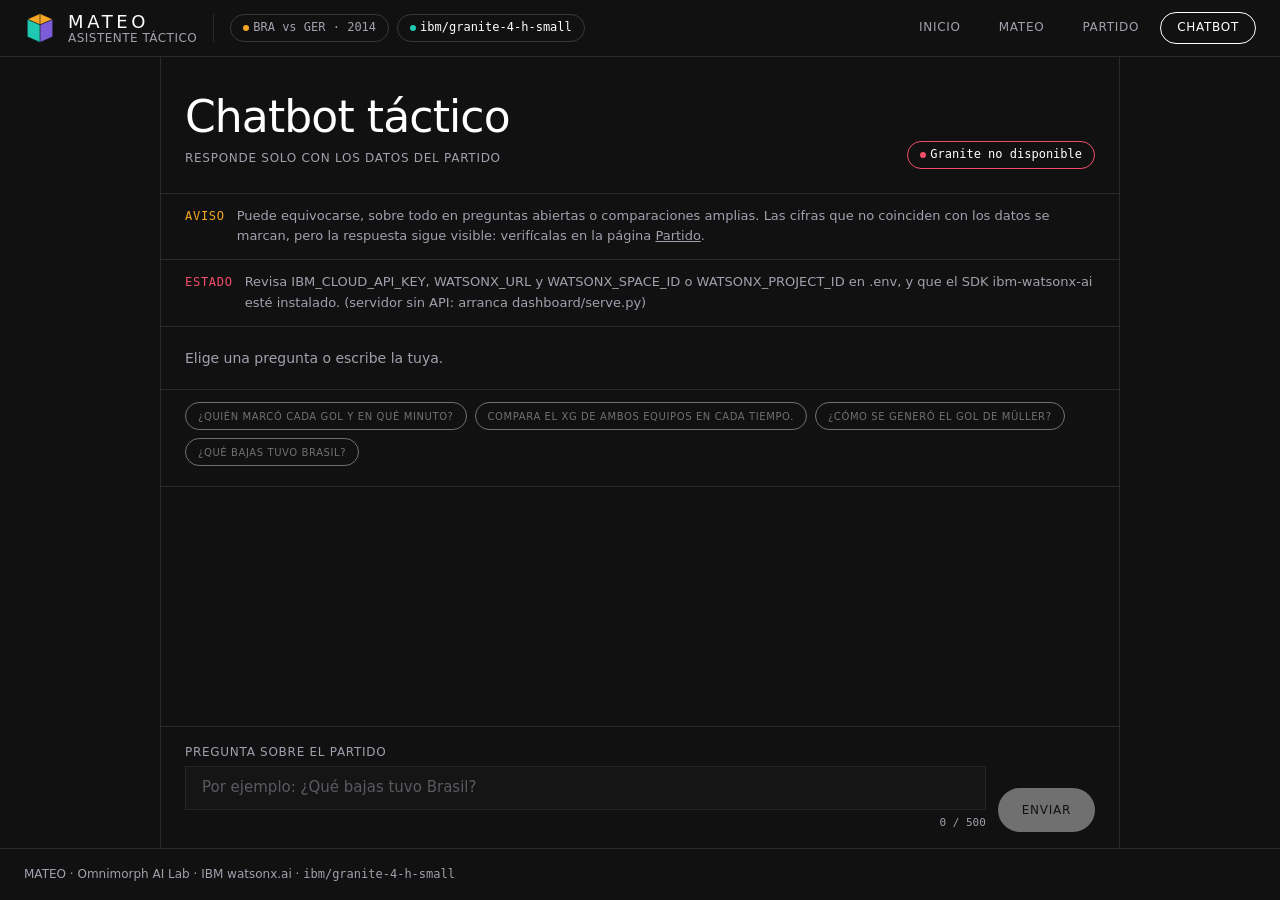
==== dashboard/pages/chat.html @ d4fb6b6f "feat(dashboard): agregar pagina del partido y chatbot con Granite al frontend web Agrega partido.htm" ====
<!DOCTYPE html>
<html lang="es" data-theme="dark">
<head>
  <meta charset="UTF-8">
  <meta name="viewport" content="width=device-width, initial-scale=1.0">
  <meta name="description" content="MATEO — Chatbot táctico sobre Brasil 1-7 Alemania con IBM Granite">
  <title>MATEO — Chatbot táctico</title>

  <link rel="stylesheet" href="../styles/tokens.css">
  <link rel="stylesheet" href="../styles/base.css">
  <link rel="stylesheet" href="../styles/components/pill-button.css">
  <link rel="stylesheet" href="../styles/components/status-chips.css">
  <link rel="stylesheet" href="../styles/components/site-header.css">
  <link rel="stylesheet" href="../styles/components/site-nav.css">
  <link rel="stylesheet" href="../styles/components/tabs.css">
  <link rel="stylesheet" href="../styles/components/match-hub.css">
  <link rel="stylesheet" href="../styles/components/chat.css">
  <style>
    .btn-xs { height: 28px; padding: 0 var(--space-3); font-size: 10px; }
  </style>
</head>
<body class="page-chat">

  <header class="site-header" role="banner">
    <div class="site-header__brand">
      <svg viewBox="0 0 40 40" fill="none" xmlns="http://www.w3.org/2000/svg" width="32" height="32" aria-hidden="true">
        <polygon points="20,2 36,9 20,16 4,9" fill="#F5A623"/>
        <polygon points="4,9 20,16 20,38 4,31" fill="#1FC8B0"/>
        <polygon points="20,16 36,9 36,31 20,38" fill="#7C5CD8"/>
        <polyline points="4,9 20,2 36,9 36,31 20,38 4,31 4,9" stroke="#111" stroke-width="0.8" fill="none"/>
        <line x1="20" y1="2" x2="20" y2="16" stroke="#111" stroke-width="0.8"/>
        <line x1="4" y1="9" x2="20" y2="16" stroke="#111" stroke-width="0.8"/>
        <line x1="36" y1="9" x2="20" y2="16" stroke="#111" stroke-width="0.8"/>
        <line x1="20" y1="16" x2="20" y2="38" stroke="#111" stroke-width="0.8"/>
      </svg>
      <div class="site-header__titles">
        <span class="site-header__name">MATEO</span>
        <span class="site-header__subtitle">Asistente táctico</span>
      </div>
    </div>
    <div class="site-header__sep" aria-hidden="true"></div>
    <div class="site-header__chips">
      <span class="chip chip--team-a"><span class="chip__dot"></span>BRA vs GER · 2014</span>
      <span class="chip chip--ok"><span class="chip__dot"></span>ibm/granite-4-h-small</span>
    </div>
    <nav id="site-nav" class="site-nav" aria-label="Navegación principal"></nav>
  </header>

  <main class="chat">
    <section class="chat__head">
      <div>
        <h1>Chatbot táctico</h1>
        <p>Responde solo con los datos del partido</p>
      </div>
      <span class="chip chip--warn" id="chip-estado"><span class="chip__dot"></span>Conectando con Granite…</span>
    </section>

    <div class="notice" role="note">
      <span class="notice__tag">Aviso</span>
      <span>Puede equivocarse, sobre todo en preguntas abiertas o comparaciones amplias. Las cifras que no coinciden
        con los datos se marcan, pero la respuesta sigue visible: verifícalas en la página
        <a href="partido.html" style="text-decoration: underline;">Partido</a>.</span>
    </div>

    <div class="notice notice--alert" id="estado-aviso" hidden>
      <span class="notice__tag">Estado</span>
      <span></span>
    </div>

    <section class="chat__log" id="log" aria-label="Conversación">
      <p class="chat__empty" id="vacio">Elige una pregunta o escribe la tuya.</p>
      <div class="suggest" id="sugeridas" role="group" aria-label="Preguntas sugeridas"></div>
    </section>

    <p class="notice" id="limite" hidden>
      <span class="notice__tag">Límite</span>
      <span>Esta conversación llegó al límite de 30 preguntas. Empieza una nueva para continuar.</span>
    </p>

    <form class="composer" id="form" autocomplete="off">
      <div class="composer__field">
        <label class="stat__label" for="pregunta">Pregunta sobre el partido</label>
        <textarea id="pregunta" rows="1" maxlength="500" disabled placeholder="Por ejemplo: ¿Qué bajas tuvo Brasil?"></textarea>
        <span class="composer__count" id="contador">0 / 500</span>
      </div>
      <button class="btn btn--outline btn-sm" id="nueva" type="button" hidden>Nueva conversación</button>
      <button class="btn btn--primary" id="enviar" type="submit" disabled>Enviar</button>
    </form>
  </main>

  <footer class="site-footer">MATEO · Omnimorph AI Lab · IBM watsonx.ai · <code>ibm/granite-4-h-small</code></footer>

  <script src="../components/site-nav.js"></script>
  <script src="../components/chat.js"></script>
</body>
</html>
---- dashboard/styles/tokens.css ----
/**
 * styles/tokens.css
 * OMNIMORPH / MATEO — Design Tokens
 * Fuente de verdad CSS. Todos los valores derivan de DESIGN.md.
 * NUNCA escribir colores, tamaños o radios directamente en componentes.
 */

:root {
  /* ── Colores: Fondo y superficie ────────────────────────────────────────── */
  --color-bg:           #111111;
  --color-bg-deep:      #0A0A0A;
  --color-surface:      #1A1A1A;
  --color-border:       #2A2A2A;
  --color-border-soft:  #3A3A3A;

  /* ── Colores: Texto ─────────────────────────────────────────────────────── */
  --color-text:         #FFFFFF;
  --color-text-soft:    #A1A1AE;

  /* ── Colores: Equipos y balón ───────────────────────────────────────────── */
  --color-team-a:       #F5A623; /* BRA — naranja */
  --color-team-b:       #F5F3EE; /* GER — crema   */
  --color-ball:         #A3E635; /* balón — lima   */

  /* ── Colores: Cancha ────────────────────────────────────────────────────── */
  --color-pitch:        #0E1A16;
  --color-pitch-lines:  #2A4A3E;

  /* ── Colores: Estado / semáforo ─────────────────────────────────────────── */
  --color-ok:           #1FC8B0;
  --color-alert:        #F24E6B;
  --color-warn:         #F5A623; /* = team-a */

  /* ── Colores: Especiales ────────────────────────────────────────────────── */
  --color-logo-card:    #F5F3EE;

  /* ── Tema claro (pantalla de carga/error) ───────────────────────────────── */
  --color-bg-light:          #FFFFFF;
  --color-text-light:        #111111;
  --color-text-soft-light:   #4B5563;
  --color-border-light:      #E5E7EB;

  /* ── Tipografía ─────────────────────────────────────────────────────────── */
  --font-headline:  'Jost', 'Segoe UI', system-ui, sans-serif;
  --font-ui:        'Inter', 'Segoe UI', system-ui, sans-serif;
  --font-mono:      'JetBrains Mono', 'Consolas', monospace;

  --font-weight-normal: 400;
  --font-weight-medium: 500;

  /* Tamaños */
  --text-hero:     76px;
  --text-kpi:      44px;
  --text-title:    24px;
  --text-body:     15px;
  --text-label:    12px;
  --text-small:    11px;

  /* Interlineado */
  --lh-hero:   1.0;
  --lh-body:   1.6;
  --lh-label:  1.4;

  /* Letter-spacing */
  --ls-wordmark: 0.2em;
  --ls-label:    0.06em;
  --ls-kpi:      -0.02em;

  /* ── Espaciado (base 4 px) ──────────────────────────────────────────────── */
  --space-1:   4px;
  --space-2:   8px;
  --space-3:   12px;
  --space-4:   16px;
  --space-5:   20px;
  --space-6:   24px;
  --space-9:   36px;
  --space-12:  48px;

  /* Padding de celda */
  --cell-padding-y: 20px;
  --cell-padding-x: 24px;

  /* ── Radios ─────────────────────────────────────────────────────────────── */
  --radius-pill: 30px;
  --radius-card: 0px;

  /* ── Bordes ─────────────────────────────────────────────────────────────── */
  --border-width: 1px;
  --border:       1px solid var(--color-border);
  --border-soft:  1px solid var(--color-border-soft);

  /* ── Sidebar jugadores ──────────────────────────────────────────────────── */
  --sidebar-players-width: 320px;

  /* ── Transición ─────────────────────────────────────────────────────────── */
  --transition: 150ms ease-out;

  /* ── Overlay hero ───────────────────────────────────────────────────────── */
  --hero-overlay: linear-gradient(
    to right,
    rgba(0, 0, 0, 0.75) 0%,
    rgba(0, 0, 0, 0.20) 100%
  );

  /* ── Barra KPI equipos ──────────────────────────────────────────────────── */
  --kpi-bar-height: 4px;
}
---- dashboard/styles/base.css ----
/**
 * styles/base.css
 * OMNIMORPH / MATEO — Reset, tipografía global, fondo
 * Importa tokens.css antes de este archivo.
 */

/* ── Reset ──────────────────────────────────────────────────────────────── */
*, *::before, *::after {
  box-sizing: border-box;
  margin: 0;
  padding: 0;
}

html {
  font-size: 16px;
  -webkit-text-size-adjust: 100%;
  scroll-behavior: smooth;
}

@media (prefers-reduced-motion: reduce) {
  html {
    scroll-behavior: auto;
  }
}

body {
  background-color: var(--color-bg);
  color: var(--color-text);
  font-family: var(--font-ui);
  font-size: var(--text-body);
  font-weight: var(--font-weight-normal);
  line-height: var(--lh-body);
  -webkit-font-smoothing: antialiased;
  -moz-osx-font-smoothing: grayscale;
  min-height: 100dvh;
}

/* ── Tipografía global ───────────────────────────────────────────────────── */
h1, h2, h3, h4, h5, h6 {
  font-family: var(--font-headline);
  font-weight: var(--font-weight-medium);
  line-height: var(--lh-label);
  color: var(--color-text);
}

p {
  line-height: var(--lh-body);
}

a {
  color: inherit;
  text-decoration: none;
}

a:focus-visible {
  outline: 2px solid var(--color-ok);
  outline-offset: 3px;
  border-radius: 3px;
}

img, svg {
  display: block;
  max-width: 100%;
}

button {
  cursor: pointer;
  font-family: inherit;
  border: none;
  background: none;
}

button:focus-visible {
  outline: 2px solid var(--color-ok);
  outline-offset: 3px;
}

ul, ol {
  list-style: none;
}

/* ── Clases utilitarias de tipografía ───────────────────────────────────── */
.text-hero {
  font-family: var(--font-headline);
  font-weight: var(--font-weight-medium);
  font-size: var(--text-hero);
  line-height: var(--lh-hero);
  text-transform: uppercase;
  letter-spacing: 0;
}

.text-kpi {
  font-family: var(--font-headline);
  font-weight: var(--font-weight-medium);
  font-size: var(--text-kpi);
  letter-spacing: var(--ls-kpi);
  font-variant-numeric: tabular-nums;
}

.text-title {
  font-family: var(--font-headline);
  font-weight: var(--font-weight-medium);
  font-size: var(--text-title);
}

.text-body {
  font-size: var(--text-body);
  line-height: var(--lh-body);
}

.text-label {
  font-family: var(--font-ui);
  font-weight: var(--font-weight-medium);
  font-size: var(--text-label);
  line-height: var(--lh-label);
  letter-spacing: var(--ls-label);
  text-transform: uppercase;
  color: var(--color-text-soft);
}

.text-mono {
  font-family: var(--font-mono);
  font-weight: var(--font-weight-medium);
  font-variant-numeric: tabular-nums;
}

.text-soft {
  color: var(--color-text-soft);
}

/* ── Fuentes locales (@font-face) ────────────────────────────────────────── */
/* Jost */
@font-face {
  font-family: 'Jost';
  src: url('../assets/fonts/Jost-Regular.woff2') format('woff2');
  font-weight: 400;
  font-style: normal;
  font-display: swap;
}
@font-face {
  font-family: 'Jost';
  src: url('../assets/fonts/Jost-Medium.woff2') format('woff2');
  font-weight: 500;
  font-style: normal;
  font-display: swap;
}

/* Inter */
@font-face {
  font-family: 'Inter';
  src: url('../assets/fonts/Inter-Regular.woff2') format('woff2');
  font-weight: 400;
  font-style: normal;
  font-display: swap;
}
@font-face {
  font-family: 'Inter';
  src: url('../assets/fonts/Inter-Medium.woff2') format('woff2');
  font-weight: 500;
  font-style: normal;
  font-display: swap;
}

/* JetBrains Mono */
@font-face {
  font-family: 'JetBrains Mono';
  src: url('../assets/fonts/JetBrainsMono-Medium.woff2') format('woff2');
  font-weight: 500;
  font-style: normal;
  font-display: swap;
}
---- dashboard/styles/components/pill-button.css ----
/**
 * styles/components/pill-button.css
 * OMNIMORPH — Botones en píldora (único estilo principal + contorno)
 * No hay colores de marca. Texto nunca usa color de equipo.
 */

/* ── Base ────────────────────────────────────────────────────────────────── */
.btn {
  display: inline-flex;
  align-items: center;
  justify-content: center;
  gap: var(--space-2);
  height: 44px;
  min-width: 44px;
  padding: 0 var(--space-6);
  border-radius: var(--radius-pill);
  font-family: var(--font-ui);
  font-weight: var(--font-weight-medium);
  font-size: var(--text-label);
  letter-spacing: var(--ls-label);
  text-transform: uppercase;
  white-space: nowrap;
  cursor: pointer;
  transition: opacity var(--transition), background-color var(--transition);
  border: none;
  text-decoration: none;
}

.btn:focus-visible {
  outline: 2px solid var(--color-ok);
  outline-offset: 3px;
}

/* ── Principal: píldora blanca ──────────────────────────────────────────── */
.btn--primary {
  background-color: var(--color-text);   /* #FFFFFF */
  color: var(--color-bg);                /* #111111 */
}

.btn--primary:hover {
  opacity: 0.88;
}

.btn--primary:active {
  opacity: 0.72;
}

/* ── Secundario: contorno blanco ────────────────────────────────────────── */
.btn--outline {
  background-color: transparent;
  color: var(--color-text);
  border: var(--border-width) solid var(--color-text);
}

.btn--outline:hover {
  background-color: rgba(255, 255, 255, 0.08);
}

.btn--outline:active {
  background-color: rgba(255, 255, 255, 0.15);
}

/* ── Tema claro (para pantalla loader) ──────────────────────────────────── */
.btn--dark {
  background-color: var(--color-text-light);  /* #111111 */
  color: var(--color-bg-light);               /* #FFFFFF */
}

.btn--dark:hover {
  opacity: 0.85;
}

/* ── Icon-only: cuadrado mínimo 44 px ───────────────────────────────────── */
.btn--icon {
  padding: 0;
  width: 44px;
}
---- dashboard/styles/components/status-chips.css ----
/**
 * styles/components/status-chips.css
 * OMNIMORPH — Chips de estado: monitores M1–M4, "en vivo", "BRA vs GER"
 */

/* ── Base chip ───────────────────────────────────────────────────────────── */
.chip {
  display: inline-flex;
  align-items: center;
  gap: var(--space-1);
  height: 28px;
  padding: 0 var(--space-3);
  border-radius: var(--radius-pill);
  font-family: var(--font-mono);
  font-weight: var(--font-weight-medium);
  font-size: var(--text-label);
  letter-spacing: 0;
  white-space: nowrap;
  border: var(--border-width) solid var(--color-border-soft);
  background-color: transparent;
  color: var(--color-text-soft);
}

/* Punto de estado */
.chip__dot {
  width: 6px;
  height: 6px;
  border-radius: 50%;
  flex-shrink: 0;
  background-color: var(--color-text-soft);
}

/* ── Variantes de estado ─────────────────────────────────────────────────── */
.chip--ok .chip__dot {
  background-color: var(--color-ok);
}
.chip--ok {
  color: var(--color-text);
  border-color: var(--color-border-soft);
}

.chip--alert .chip__dot {
  background-color: var(--color-alert);
}
.chip--alert {
  color: var(--color-text);
  border-color: var(--color-alert);
}

.chip--warn .chip__dot {
  background-color: var(--color-warn);
}
.chip--warn {
  color: var(--color-text);
  border-color: var(--color-warn);
}

/* ── Chip "en vivo": pulso animado ──────────────────────────────────────── */
.chip--live .chip__dot {
  background-color: var(--color-ok);
  animation: chip-pulse 1s ease-in-out infinite;
}

@keyframes chip-pulse {
  0%, 100% { opacity: 1; transform: scale(1); }
  50%       { opacity: 0.4; transform: scale(0.75); }
}

@media (prefers-reduced-motion: reduce) {
  .chip--live .chip__dot {
    animation: none;
  }
}

/* ── Chip de equipo ─────────────────────────────────────────────────────── */
.chip--team-a .chip__dot { background-color: var(--color-team-a); }
.chip--team-b .chip__dot { background-color: var(--color-team-b); }

/* ── Badge "domina" (en KPI) ────────────────────────────────────────────── */
.badge {
  display: inline-flex;
  align-items: center;
  height: 24px;
  padding: 0 var(--space-3);
  border-radius: var(--radius-pill);
  font-family: var(--font-ui);
  font-weight: var(--font-weight-medium);
  font-size: var(--text-label);
  letter-spacing: 0;
  white-space: nowrap;
}

.badge--team-a {
  background-color: var(--color-team-a);
  color: var(--color-bg);
}

.badge--team-b {
  background-color: var(--color-team-b);
  color: var(--color-bg);
}
---- dashboard/styles/components/site-header.css ----
/**
 * styles/components/site-header.css
 * OMNIMORPH — Cabecera de las páginas del partido y del chatbot.
 * Mismo aspecto que la cabecera de mateo.html (que conserva sus reglas en línea).
 */

.site-header {
  position: sticky;
  top: 0;
  z-index: 100;
  display: flex;
  align-items: center;
  gap: var(--space-4);
  flex-wrap: wrap;
  padding: var(--space-3) var(--cell-padding-x);
  background-color: var(--color-bg);
  border-bottom: var(--border);
}

.site-header__brand {
  display: flex;
  align-items: center;
  gap: var(--space-3);
  flex-shrink: 0;
}

.site-header__titles {
  display: flex;
  flex-direction: column;
  gap: 1px;
}

.site-header__name {
  font-family: var(--font-headline);
  font-weight: var(--font-weight-medium);
  font-size: 18px;
  letter-spacing: var(--ls-wordmark);
  text-transform: uppercase;
  line-height: 1;
  color: var(--color-text);
}

.site-header__subtitle {
  font-size: var(--text-label);
  letter-spacing: 0.04em;
  text-transform: uppercase;
  line-height: 1;
  color: var(--color-text-soft);
}

.site-header__sep {
  width: 1px;
  height: 28px;
  flex-shrink: 0;
  background-color: var(--color-border);
}

.site-header__chips {
  display: flex;
  flex: 1;
  flex-wrap: wrap;
  gap: var(--space-2);
}
---- dashboard/styles/components/site-nav.css ----
/**
 * styles/components/site-nav.css
 * OMNIMORPH — Navegación común entre páginas (la renderiza components/site-nav.js)
 */

.site-nav {
  display: flex;
  align-items: center;
  gap: var(--space-1);
  flex-wrap: wrap;
}

.site-nav__link {
  display: inline-flex;
  align-items: center;
  height: 32px;
  padding: 0 var(--space-4);
  border: var(--border-width) solid transparent;
  border-radius: var(--radius-pill);
  font-size: var(--text-label);
  font-weight: var(--font-weight-medium);
  letter-spacing: var(--ls-label);
  text-transform: uppercase;
  color: var(--color-text-soft);
  transition: color var(--transition), border-color var(--transition);
}

.site-nav__link:hover {
  color: var(--color-text);
}

.site-nav__link[aria-current="page"] {
  color: var(--color-text);
  border-color: var(--color-text);
}
---- dashboard/styles/components/tabs.css ----
/**
 * styles/components/tabs.css
 * OMNIMORPH — Pestañas en píldora y utilidades compartidas por partido.html y chat.html
 */

[hidden] {
  display: none !important;
}

.tabs {
  display: flex;
  flex-wrap: wrap;
  gap: var(--space-2);
  padding: var(--space-3) var(--cell-padding-x);
  border-bottom: var(--border);
}

.tab {
  height: 32px;
  padding: 0 var(--space-4);
  border: var(--border-width) solid var(--color-border-soft);
  border-radius: var(--radius-pill);
  background-color: transparent;
  color: var(--color-text-soft);
  font-family: var(--font-ui);
  font-size: var(--text-label);
  font-weight: var(--font-weight-medium);
  letter-spacing: var(--ls-label);
  text-transform: uppercase;
  cursor: pointer;
  transition: color var(--transition), background-color var(--transition);
}

.tab:hover {
  color: var(--color-text);
}

.tab:focus-visible {
  outline: 2px solid var(--color-ok);
  outline-offset: 3px;
}

.tab[aria-selected="true"] {
  background-color: var(--color-text);
  border-color: var(--color-text);
  color: var(--color-bg);
}

/* Aviso de calidad de datos / errores */
.notice {
  display: flex;
  align-items: baseline;
  gap: var(--space-3);
  padding: var(--space-3) var(--cell-padding-x);
  border-bottom: var(--border);
  font-size: 13px;
  color: var(--color-text-soft);
}

.notice__tag {
  flex-shrink: 0;
  font-family: var(--font-mono);
  font-size: var(--text-label);
  letter-spacing: var(--ls-label);
  text-transform: uppercase;
  color: var(--color-warn);
}

.notice--alert .notice__tag {
  color: var(--color-alert);
}
---- dashboard/styles/components/match-hub.css ----
/**
 * styles/components/match-hub.css
 * OMNIMORPH — Página del partido (partido.html): rejilla de celdas, tablas y gráfico.
 * Solo tokens de tokens.css; ningún valor de color a mano.
 */

.page-hub {
  display: flex;
  flex-direction: column;
  min-height: 100dvh;
  background-color: var(--color-bg);
}

.hub {
  flex: 1;
  width: 100%;
  max-width: 1280px;
  margin: 0 auto;
  border-left: var(--border);
  border-right: var(--border);
}

.hub-title {
  padding: var(--space-9) var(--cell-padding-x) var(--space-6);
  border-bottom: var(--border);
}

.hub-title h1 {
  font-size: var(--text-kpi);
  line-height: 1.1;
  letter-spacing: var(--ls-kpi);
}

.hub-title p {
  margin-top: var(--space-2);
  font-size: var(--text-label);
  letter-spacing: var(--ls-label);
  text-transform: uppercase;
  color: var(--color-text-soft);
}

.panel-body {
  min-height: 320px;
}

/* ── Celdas de cifras ───────────────────────────────────────────────────── */
.stat-row {
  display: grid;
  grid-template-columns: repeat(auto-fit, minmax(180px, 1fr));
  border-bottom: var(--border);
}

.stat {
  display: flex;
  flex-direction: column;
  gap: var(--space-1);
  padding: var(--cell-padding-y) var(--cell-padding-x);
  border-right: var(--border);
}

.stat:last-child {
  border-right: none;
}

.stat__label {
  font-size: var(--text-label);
  letter-spacing: var(--ls-label);
  text-transform: uppercase;
  color: var(--color-text-soft);
}

.stat__value {
  font-family: var(--font-headline);
  font-weight: var(--font-weight-medium);
  font-size: 32px;
  letter-spacing: var(--ls-kpi);
  line-height: 1.1;
  font-variant-numeric: tabular-nums;
}

.stat__hint {
  font-size: var(--text-label);
  color: var(--color-text-soft);
}

.caption {
  padding: var(--space-3) var(--cell-padding-x);
  font-size: 13px;
  color: var(--color-text-soft);
  border-bottom: var(--border);
}

/* ── Dos columnas (BRA / GER) ───────────────────────────────────────────── */
.split {
  display: grid;
  grid-template-columns: repeat(auto-fit, minmax(340px, 1fr));
}

.split > * {
  min-width: 0;
  border-right: var(--border);
}

.split > *:last-child {
  border-right: none;
}

.team-head {
  display: flex;
  flex-direction: column;
  gap: var(--space-2);
  padding: var(--cell-padding-y) var(--cell-padding-x);
  border-bottom: var(--border);
}

.team-head__name {
  display: flex;
  align-items: center;
  gap: var(--space-3);
  font-family: var(--font-headline);
  font-weight: var(--font-weight-medium);
  font-size: var(--text-title);
}

.team-head__meta {
  font-size: 13px;
  color: var(--color-text-soft);
}

.swatch {
  width: 12px;
  height: 12px;
  flex-shrink: 0;
  background-color: var(--color-text-soft);
}

.swatch--bra { background-color: var(--color-team-a); }
.swatch--ger { background-color: var(--color-team-b); }

.absence {
  display: flex;
  flex-direction: column;
  gap: 2px;
  padding: var(--space-3) var(--cell-padding-x);
  border-bottom: var(--border);
  border-left: 2px solid var(--color-warn);
  font-size: 13px;
}

.absence__name {
  font-weight: var(--font-weight-medium);
}

.absence__reason {
  color: var(--color-text-soft);
}

.section-label {
  padding: var(--space-3) var(--cell-padding-x);
  font-family: var(--font-mono);
  font-size: var(--text-label);
  letter-spacing: var(--ls-label);
  text-transform: uppercase;
  color: var(--color-text-soft);
  border-bottom: var(--border);
}

/* ── Tablas ─────────────────────────────────────────────────────────────── */
.table-wrap {
  overflow-x: auto;
}

.tbl {
  width: 100%;
  border-collapse: collapse;
  font-size: 13px;
}

.tbl th,
.tbl td {
  padding: var(--space-2) var(--space-3);
  text-align: left;
  border-bottom: var(--border);
  vertical-align: top;
}

.tbl th:first-child,
.tbl td:first-child {
  padding-left: var(--cell-padding-x);
}

.tbl th {
  font-size: var(--text-label);
  font-weight: var(--font-weight-medium);
  letter-spacing: var(--ls-label);
  text-transform: uppercase;
  color: var(--color-text-soft);
  white-space: nowrap;
}

.tbl .num {
  font-family: var(--font-mono);
  font-variant-numeric: tabular-nums;
  text-align: right;
  white-space: nowrap;
}

.tbl .soft {
  color: var(--color-text-soft);
}

.tbl .note {
  display: block;
  font-size: var(--text-small);
  color: var(--color-warn);
}

.tbl .group {
  text-align: center;
  border-left: var(--border);
}

.tbl .group--bra { color: var(--color-team-a); }
.tbl .group--ger { color: var(--color-team-b); }

.tbl tr[data-row] {
  cursor: pointer;
}

.tbl tr[data-row]:hover,
.tbl tr[aria-selected="true"] {
  background-color: var(--color-surface);
}

.tbl tr[data-row]:focus-visible {
  outline: 2px solid var(--color-ok);
  outline-offset: -2px;
}

.tbl tr[aria-selected="true"] td:first-child {
  box-shadow: inset 2px 0 0 var(--color-text);
}

/* ── Selector de métrica y gráfico ──────────────────────────────────────── */
.pillbar {
  display: flex;
  flex-wrap: wrap;
  gap: var(--space-2);
  padding: var(--space-3) var(--cell-padding-x);
  border-bottom: var(--border);
}

.legend {
  display: flex;
  align-items: center;
  gap: var(--space-4);
  padding: var(--space-3) var(--cell-padding-x) 0;
  font-size: var(--text-label);
  color: var(--color-text-soft);
}

.legend__item {
  display: inline-flex;
  align-items: center;
  gap: var(--space-2);
}

.chart {
  position: relative;
  padding: var(--space-2) var(--cell-padding-x) var(--cell-padding-y);
  border-bottom: var(--border);
}

.chart svg {
  display: block;
  width: 100%;
  max-width: 760px;
  height: auto;
}

.chart text {
  font-family: var(--font-mono);
  font-size: 11px;
  fill: var(--color-text-soft);
}

.chart .chart__value {
  font-size: 12px;
  fill: var(--color-text);
}

.chart .chart__grid {
  stroke: var(--color-border);
  stroke-width: 1;
}

.chart .bar { cursor: default; }
.chart .bar--bra { fill: var(--color-team-a); }
.chart .bar--ger { fill: var(--color-team-b); }

.chart .bar:hover,
.chart .bar:focus-visible {
  stroke: var(--color-text);
  stroke-width: 1;
  outline: none;
}

.chart__note {
  margin-top: var(--space-2);
  font-size: var(--text-label);
  color: var(--color-warn);
}

.tip {
  position: fixed;
  z-index: 200;
  pointer-events: none;
  padding: 6px 10px;
  background-color: var(--color-surface);
  border: var(--border-soft);
  font-family: var(--font-mono);
  font-size: 12px;
  color: var(--color-text);
  white-space: nowrap;
}

/* ── Goles y gol de Müller ──────────────────────────────────────────────── */
.figure {
  padding: var(--cell-padding-y) var(--cell-padding-x);
  border-bottom: var(--border);
}

.figure img {
  display: block;
  width: 100%;
  max-width: 1000px;
  height: auto;
  margin: 0 auto;
  border: var(--border);
}

.detail {
  display: flex;
  flex-direction: column;
  gap: var(--space-3);
  padding: var(--cell-padding-y) var(--cell-padding-x);
  border-bottom: var(--border);
  font-size: 14px;
}

.detail strong {
  font-weight: var(--font-weight-medium);
  color: var(--color-text);
}

.detail p {
  color: var(--color-text-soft);
}

details.window {
  border-bottom: var(--border);
}

details.window summary {
  padding: var(--space-3) var(--cell-padding-x);
  cursor: pointer;
  font-family: var(--font-mono);
  font-size: var(--text-label);
  letter-spacing: var(--ls-label);
  text-transform: uppercase;
  color: var(--color-text-soft);
}

details.window summary:focus-visible {
  outline: 2px solid var(--color-ok);
  outline-offset: -2px;
}

details.window[open] summary {
  color: var(--color-text);
}

details.window .detail {
  border-bottom: none;
  padding-top: 0;
}

.site-footer {
  padding: var(--space-4) var(--cell-padding-x);
  border-top: var(--border);
  font-size: var(--text-label);
  color: var(--color-text-soft);
}

@media (max-width: 720px) {
  .split > * {
    border-right: none;
    border-bottom: var(--border);
  }
  .hub-title h1 {
    font-size: var(--text-title);
  }
}
---- dashboard/styles/components/chat.css ----
/**
 * styles/components/chat.css
 * OMNIMORPH — Página del chatbot táctico (chat.html)
 * Solo tokens de tokens.css; ningún valor de color a mano.
 */

.page-chat {
  display: flex;
  flex-direction: column;
  min-height: 100dvh;
  background-color: var(--color-bg);
}

.chat {
  flex: 1;
  display: flex;
  flex-direction: column;
  width: 100%;
  max-width: 960px;
  margin: 0 auto;
  border-left: var(--border);
  border-right: var(--border);
}

.chat__head {
  display: flex;
  flex-wrap: wrap;
  align-items: flex-end;
  justify-content: space-between;
  gap: var(--space-3);
  padding: var(--space-9) var(--cell-padding-x) var(--space-6);
  border-bottom: var(--border);
}

.chat__head h1 {
  font-size: var(--text-kpi);
  line-height: 1.1;
  letter-spacing: var(--ls-kpi);
}

.chat__head p {
  margin-top: var(--space-2);
  font-size: var(--text-label);
  letter-spacing: var(--ls-label);
  text-transform: uppercase;
  color: var(--color-text-soft);
}

.chat__log {
  flex: 1;
  min-height: 280px;
}

.chat__empty {
  padding: var(--cell-padding-y) var(--cell-padding-x);
  font-size: 14px;
  color: var(--color-text-soft);
  border-bottom: var(--border);
}

.suggest {
  display: flex;
  flex-wrap: wrap;
  gap: var(--space-2);
  padding: var(--space-3) var(--cell-padding-x) var(--cell-padding-y);
  border-bottom: var(--border);
}

/* ── Mensajes ───────────────────────────────────────────────────────────── */
.msg {
  display: grid;
  grid-template-columns: 72px minmax(0, 1fr);
  gap: var(--space-4);
  padding: var(--cell-padding-y) var(--cell-padding-x);
  border-bottom: var(--border);
}

.msg__who {
  font-family: var(--font-mono);
  font-size: var(--text-label);
  letter-spacing: var(--ls-label);
  text-transform: uppercase;
  color: var(--color-text-soft);
}

.msg--assistant .msg__who {
  color: var(--color-text);
}

.msg__body {
  display: flex;
  flex-direction: column;
  gap: var(--space-2);
  min-width: 0;
  font-size: 15px;
  overflow-wrap: anywhere;
}

.msg__body ul {
  padding-left: var(--space-5);
}

.msg__body li + li {
  margin-top: var(--space-1);
}

.msg__body--pending {
  color: var(--color-text-soft);
}

.msg__meta {
  font-family: var(--font-mono);
  font-size: var(--text-small);
  color: var(--color-text-soft);
}

.msg__note {
  font-size: var(--text-label);
  color: var(--color-text-soft);
}

.msg__flag {
  display: flex;
  flex-direction: column;
  gap: var(--space-1);
  padding-left: var(--space-3);
  border-left: 2px solid var(--color-warn);
  font-size: 13px;
  color: var(--color-text-soft);
}

.msg__flag strong {
  font-weight: var(--font-weight-medium);
  color: var(--color-text);
}

.msg__flag ul {
  padding-left: var(--space-4);
}

.msg--error .msg__body {
  color: var(--color-alert);
}

/* ── Entrada ────────────────────────────────────────────────────────────── */
.composer {
  position: sticky;
  bottom: 0;
  display: flex;
  align-items: flex-end;
  gap: var(--space-3);
  padding: var(--space-4) var(--cell-padding-x);
  background-color: var(--color-bg);
  border-top: var(--border);
}

.composer__field {
  flex: 1;
  display: flex;
  flex-direction: column;
  gap: var(--space-1);
}

.composer textarea {
  width: 100%;
  min-height: 44px;
  max-height: 140px;
  padding: 10px var(--space-4);
  resize: none;
  background-color: var(--color-surface);
  color: var(--color-text);
  border: var(--border-soft);
  border-radius: var(--radius-card);
  font-family: var(--font-ui);
  font-size: 15px;
  line-height: 1.4;
}

.composer textarea::placeholder {
  color: var(--color-text-soft);
}

.composer textarea:focus-visible {
  outline: 2px solid var(--color-ok);
  outline-offset: 2px;
}

.composer textarea:disabled {
  opacity: 0.5;
}

.composer__count {
  align-self: flex-end;
  font-family: var(--font-mono);
  font-size: var(--text-small);
  color: var(--color-text-soft);
}

.btn:disabled {
  opacity: 0.4;
  cursor: not-allowed;
}

@media (max-width: 720px) {
  .chat__head h1 {
    font-size: var(--text-title);
  }
  .msg {
    grid-template-columns: 1fr;
    gap: var(--space-2);
  }
}
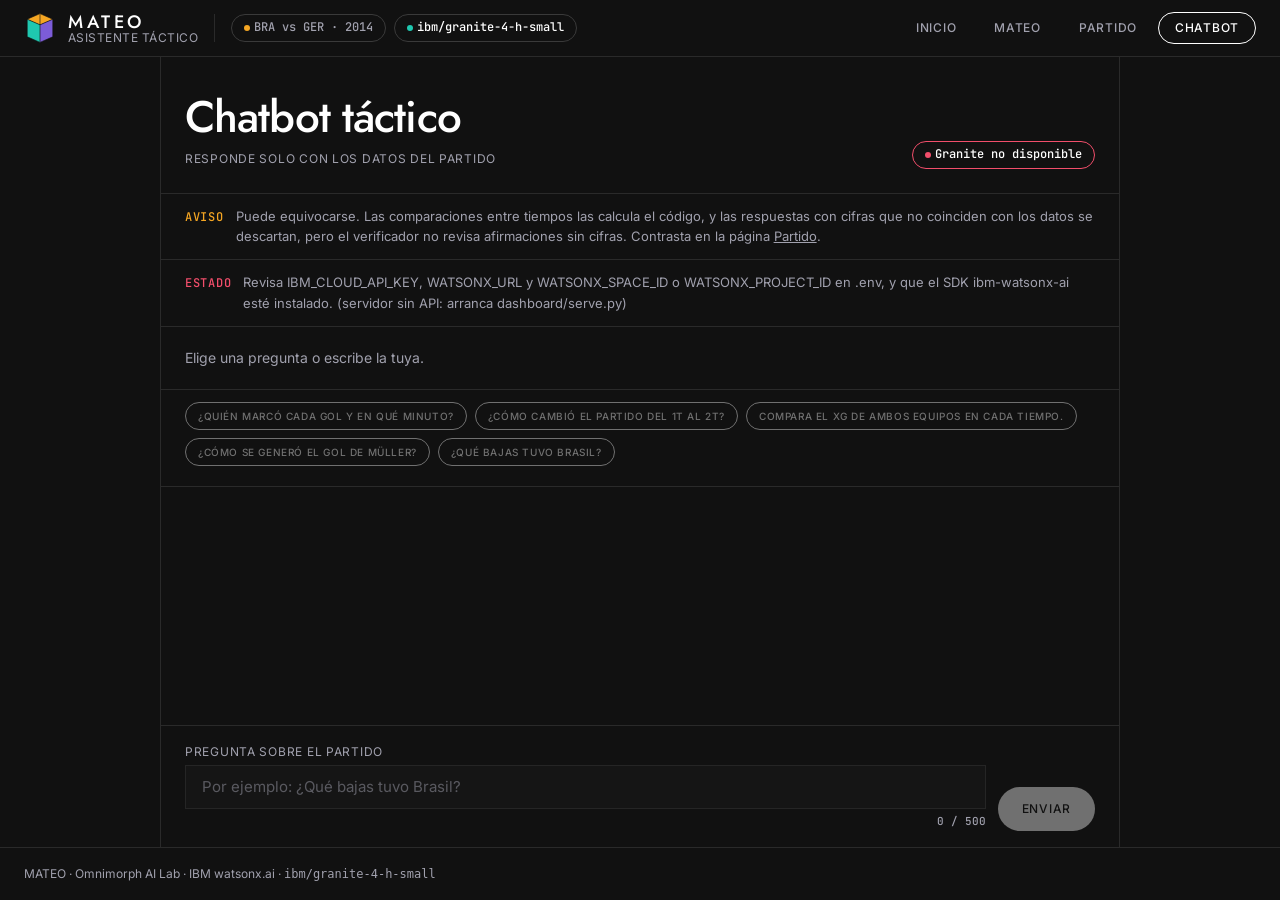
==== commit 0e9b51dd: "fix(chatbot): resolver latencia por IPv6 y redactar comparaciones por codigo Usa IPv4 para los hosts" ====
--- a/dashboard/pages/chat.html
+++ b/dashboard/pages/chat.html
@@ -57,8 +57,8 @@
 
     <div class="notice" role="note">
       <span class="notice__tag">Aviso</span>
-      <span>Puede equivocarse, sobre todo en preguntas abiertas o comparaciones amplias. Las cifras que no coinciden
-        con los datos se marcan, pero la respuesta sigue visible: verifícalas en la página
+      <span>Puede equivocarse. Las comparaciones entre tiempos las calcula el código, y las respuestas con cifras
+        que no coinciden con los datos se descartan, pero el verificador no revisa afirmaciones sin cifras. Contrasta en la página
         <a href="partido.html" style="text-decoration: underline;">Partido</a>.</span>
     </div>
 
--- a/dashboard/styles/components/match-hub.css
+++ b/dashboard/styles/components/match-hub.css
@@ -76,6 +76,12 @@
   letter-spacing: var(--ls-kpi);
   line-height: 1.1;
   font-variant-numeric: tabular-nums;
+}
+
+/* Valores que son texto (nombres) y no cifras: más pequeños para no partirse en líneas */
+.stat__value--text {
+  font-size: var(--text-title);
+  line-height: 1.25;
 }
 
 .stat__hint {
